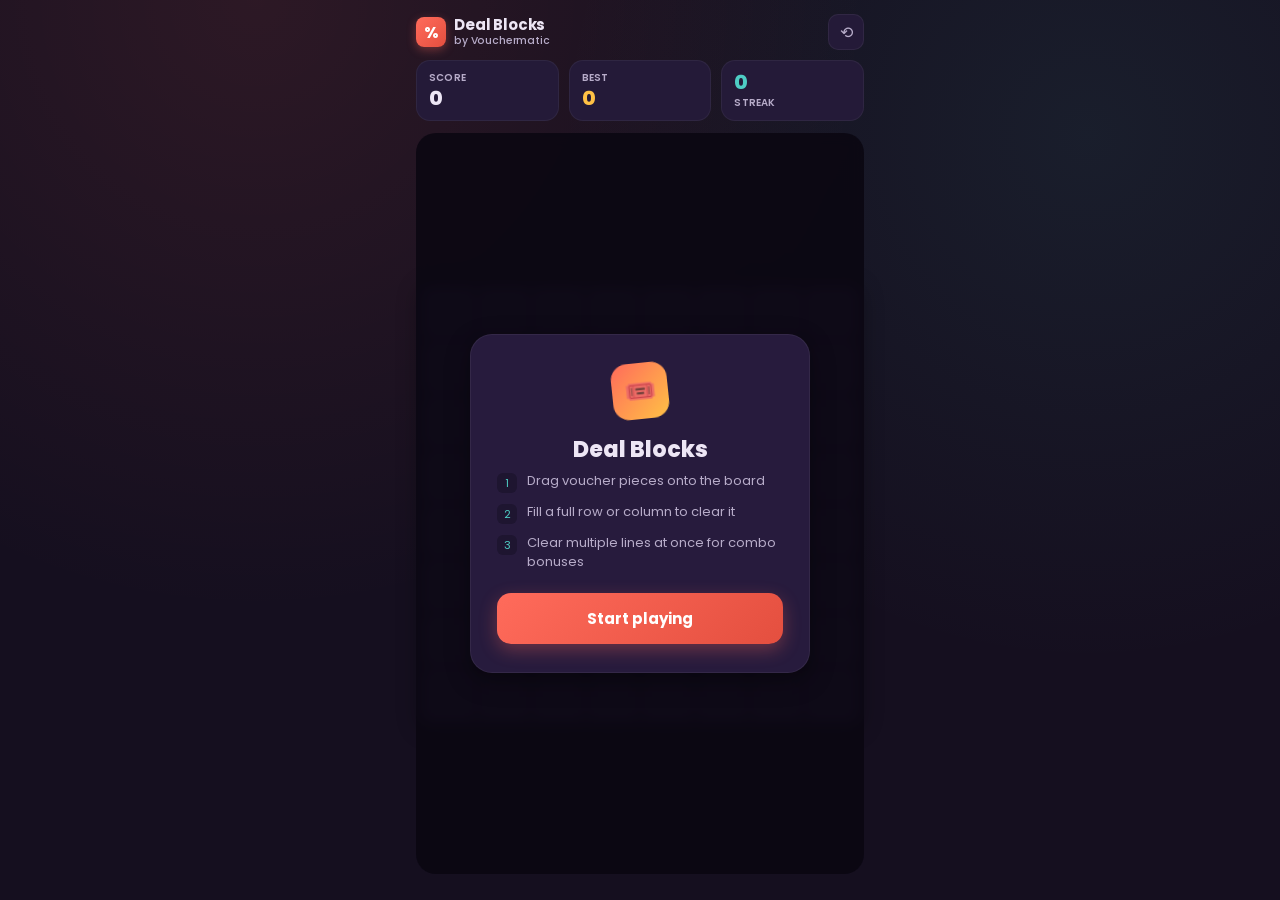
==== deal-blocks.html @ e8617ed3 "add: deal-blocks.html" ====
<!DOCTYPE html>
<html lang="en">
<head>
<meta charset="UTF-8">
<meta name="viewport" content="width=device-width, initial-scale=1.0, maximum-scale=1.0, user-scalable=no, viewport-fit=cover">
<title>Deal Blocks — Vouchermatic</title>
<link rel="preconnect" href="https://fonts.googleapis.com">
<link href="https://fonts.googleapis.com/css2?family=Poppins:wght@400;500;600;700;800;900&display=swap" rel="stylesheet">
<style>
  :root{
    --bg-0:#150F1F;
    --bg-1:#1E1530;
    --bg-2:#271B3D;
    --card:#241A38;
    --coral:#FF6B5B;
    --coral-dark:#E44F3F;
    --gold:#FFC145;
    --mint:#4ECDC4;
    --lav:#EDE6F5;
    --lav-dim:#B7ACC9;
    --grid-cell:#2E2247;
    --grid-cell-line:#3B2C5A;
    --danger:#FF5A7A;
    --shadow:0 8px 24px rgba(0,0,0,0.35);
  }
  *{box-sizing:border-box; -webkit-tap-highlight-color:transparent;}
  html,body{
    margin:0; padding:0; height:100%;
    background:
      radial-gradient(circle at 20% 0%, rgba(255,107,91,0.10), transparent 45%),
      radial-gradient(circle at 85% 15%, rgba(78,205,196,0.08), transparent 40%),
      var(--bg-0);
    color:var(--lav);
    font-family:'Poppins', sans-serif;
    overflow:hidden;
    overscroll-behavior:none;
    touch-action:none;
    user-select:none;
    -webkit-user-select:none;
  }
  #app{
    max-width:480px;
    margin:0 auto;
    height:100dvh;
    display:flex;
    flex-direction:column;
    padding:max(14px, env(safe-area-inset-top)) 16px max(14px, env(safe-area-inset-bottom));
    position:relative;
  }

  /* ---------- HEADER ---------- */
  .topbar{
    display:flex; align-items:center; justify-content:space-between;
    margin-bottom:10px;
  }
  .brand{
    display:flex; align-items:center; gap:8px;
  }
  .brand-mark{
    width:30px; height:30px; border-radius:8px;
    background:linear-gradient(135deg, var(--coral), var(--coral-dark));
    display:flex; align-items:center; justify-content:center;
    font-weight:800; font-size:15px; color:#fff;
    box-shadow:0 3px 10px rgba(255,107,91,0.35);
    flex-shrink:0;
  }
  .brand-text{
    font-weight:700; font-size:15px; letter-spacing:-0.01em; color:var(--lav);
    line-height:1.1;
  }
  .brand-text small{
    display:block; font-weight:500; font-size:10.5px; color:var(--lav-dim); margin-top:1px;
  }
  .icon-btn{
    width:36px; height:36px; border-radius:10px;
    background:var(--card); border:1px solid rgba(255,255,255,0.06);
    display:flex; align-items:center; justify-content:center;
    color:var(--lav-dim); cursor:pointer;
  }

  /* ---------- SCORE STRIP ---------- */
  .score-strip{
    display:flex; gap:10px; margin-bottom:12px;
  }
  .stat-card{
    flex:1;
    background:var(--card);
    border:1px solid rgba(255,255,255,0.05);
    border-radius:14px;
    padding:9px 12px;
    position:relative;
    overflow:hidden;
  }
  .stat-card .label{
    font-size:10px; color:var(--lav-dim); font-weight:600; letter-spacing:0.02em;
  }
  .stat-card .value{
    font-size:20px; font-weight:800; color:var(--lav); line-height:1.25; font-variant-numeric:tabular-nums;
  }
  .stat-card.best .value{ color:var(--gold); }
  .stat-card.streak{
    display:flex; flex-direction:column; justify-content:center;
  }
  .streak-row{ display:flex; align-items:baseline; gap:5px; }
  .streak-row .value{ color:var(--mint); }
  .combo-tag{
    font-size:10px; font-weight:700; color:var(--bg-0);
    background:var(--mint);
    padding:1px 6px; border-radius:20px;
    opacity:0; transform:translateY(2px);
    transition:opacity .18s ease, transform .18s ease;
  }
  .combo-tag.show{ opacity:1; transform:translateY(0); }

  /* ---------- BOARD ---------- */
  .board-wrap{
    flex:1;
    display:flex;
    align-items:center;
    justify-content:center;
    min-height:0;
    position:relative;
  }
  #board{
    display:grid;
    grid-template-columns:repeat(8, 1fr);
    grid-template-rows:repeat(8, 1fr);
    gap:4px;
    width:100%;
    aspect-ratio:1/1;
    max-height:100%;
    background:var(--bg-1);
    padding:8px;
    border-radius:16px;
    box-shadow:inset 0 2px 8px rgba(0,0,0,0.3), 0 4px 20px rgba(0,0,0,0.25);
  }
  .cell{
    background:var(--grid-cell);
    border-radius:6px;
    position:relative;
    transition:background .12s ease, box-shadow .12s ease;
  }
  .cell.filled{
    box-shadow:inset 0 -3px 0 rgba(0,0,0,0.18), inset 0 2px 0 rgba(255,255,255,0.15);
  }
  .cell.preview-ok{
    background:rgba(78,205,196,0.35) !important;
    box-shadow:inset 0 0 0 2px rgba(78,205,196,0.7) !important;
  }
  .cell.preview-bad{
    background:rgba(255,90,122,0.28) !important;
    box-shadow:inset 0 0 0 2px rgba(255,90,122,0.55) !important;
  }
  .cell.clearing{
    animation:cellClear .32s ease forwards;
  }
  @keyframes cellClear{
    0%{ transform:scale(1); filter:brightness(1); }
    40%{ transform:scale(1.12); filter:brightness(1.6); }
    100%{ transform:scale(0.2); filter:brightness(2); opacity:0; }
  }

  /* ---------- TRAY ---------- */
  .tray-wrap{
    margin-top:12px;
  }
  #tray{
    display:grid;
    grid-template-columns:repeat(3, 1fr);
    gap:8px;
  }
  .piece-slot{
    background:var(--card);
    border-radius:14px;
    min-height:78px;
    display:flex;
    align-items:center;
    justify-content:center;
    padding:6px;
    position:relative;
    border:1px solid rgba(255,255,255,0.05);
    transition:opacity .15s ease, transform .15s ease;
    touch-action:none;
  }
  .piece-slot.empty{
    opacity:0.25;
  }
  .piece-slot.dragging-source{
    opacity:0.3;
  }
  .piece-grid{
    display:grid;
    gap:3px;
    pointer-events:none;
  }
  .piece-cell{
    border-radius:4px;
    background:var(--coral);
    box-shadow:inset 0 -2px 0 rgba(0,0,0,0.2), inset 0 1px 0 rgba(255,255,255,0.25);
  }
  .piece-cell.empty{ background:transparent; box-shadow:none; }

  /* voucher notch decoration on piece + placed cells */
  .voucher-notch::before, .voucher-notch::after{
    content:'';
    position:absolute;
    width:5px; height:5px;
    border-radius:50%;
    background:var(--bg-1);
    top:50%; transform:translateY(-50%);
  }

  /* ---------- DRAG GHOST ---------- */
  #dragGhost{
    position:fixed;
    pointer-events:none;
    z-index:999;
    display:none;
    gap:3px;
    grid-template-columns:repeat(var(--gc,3), 1fr);
  }
  #dragGhost .g-cell{
    border-radius:5px;
    background:var(--coral);
    opacity:0.92;
    box-shadow:0 4px 10px rgba(0,0,0,0.4);
  }
  #dragGhost .g-cell.empty{ background:transparent; box-shadow:none; }

  /* ---------- FLOATING SCORE POPUP ---------- */
  .float-pop{
    position:absolute;
    font-weight:800;
    font-size:22px;
    color:var(--gold);
    text-shadow:0 2px 8px rgba(0,0,0,0.4);
    pointer-events:none;
    animation:floatUp .8s ease forwards;
    z-index:50;
    white-space:nowrap;
  }
  @keyframes floatUp{
    0%{ opacity:0; transform:translate(-50%,0) scale(0.7); }
    15%{ opacity:1; transform:translate(-50%,-8px) scale(1.05); }
    100%{ opacity:0; transform:translate(-50%,-46px) scale(1); }
  }

  /* ---------- OVERLAY: GAME OVER ---------- */
  .overlay{
    position:absolute; inset:0;
    background:rgba(11,7,18,0.88);
    backdrop-filter:blur(6px);
    display:flex; align-items:center; justify-content:center;
    z-index:200;
    opacity:0; pointer-events:none;
    transition:opacity .25s ease;
    border-radius:20px;
  }
  .overlay.show{ opacity:1; pointer-events:auto; }
  .overlay-card{
    background:var(--bg-2);
    border-radius:22px;
    padding:28px 26px;
    width:88%;
    max-width:340px;
    text-align:center;
    box-shadow:var(--shadow);
    border:1px solid rgba(255,255,255,0.06);
    transform:translateY(10px) scale(0.97);
    transition:transform .25s ease;
  }
  .overlay.show .overlay-card{ transform:translateY(0) scale(1); }
  .overlay-badge{
    width:56px; height:56px;
    margin:0 auto 14px;
    border-radius:16px;
    background:linear-gradient(135deg, var(--coral), var(--gold));
    display:flex; align-items:center; justify-content:center;
    font-size:26px;
    transform:rotate(-6deg);
  }
  .overlay-card h2{
    margin:0 0 6px; font-size:22px; font-weight:800; color:var(--lav);
  }
  .overlay-card p{
    margin:0 0 20px; font-size:13.5px; color:var(--lav-dim); line-height:1.5;
  }
  .overlay-score{
    display:flex; justify-content:center; gap:28px; margin-bottom:22px;
  }
  .overlay-score div{ text-align:center; }
  .overlay-score .n{ font-size:26px; font-weight:800; color:var(--gold); font-variant-numeric:tabular-nums; }
  .overlay-score .l{ font-size:10.5px; color:var(--lav-dim); font-weight:600; margin-top:2px; }
  .btn-primary{
    width:100%;
    background:linear-gradient(135deg, var(--coral), var(--coral-dark));
    color:#fff;
    border:none;
    border-radius:14px;
    padding:14px;
    font-family:inherit;
    font-size:15px;
    font-weight:700;
    cursor:pointer;
    box-shadow:0 6px 18px rgba(255,107,91,0.32);
  }
  .btn-primary:active{ transform:scale(0.98); }

  /* ---------- START OVERLAY ---------- */
  .rules-list{
    text-align:left;
    margin:0 0 22px;
    padding:0;
    list-style:none;
    display:flex;
    flex-direction:column;
    gap:10px;
  }
  .rules-list li{
    display:flex;
    gap:10px;
    align-items:flex-start;
    font-size:13px;
    color:var(--lav-dim);
    line-height:1.4;
  }
  .rules-list .dot{
    width:20px; height:20px; border-radius:6px;
    background:var(--bg-1);
    color:var(--mint);
    display:flex; align-items:center; justify-content:center;
    font-size:11px; flex-shrink:0; margin-top:1px;
  }

  @media (max-height:640px){
    .tray-wrap{ margin-top:8px; }
    .piece-slot{ min-height:64px; }
    .score-strip{ margin-bottom:8px; }
  }
</style>
</head>
<body>

<div id="app">

  <div class="topbar">
    <div class="brand">
      <div class="brand-mark">%</div>
      <div class="brand-text">Deal Blocks
        <small>by Vouchermatic</small>
      </div>
    </div>
    <div class="icon-btn" id="restartBtn" title="Restart">⟲</div>
  </div>

  <div class="score-strip">
    <div class="stat-card">
      <div class="label">SCORE</div>
      <div class="value" id="scoreVal">0</div>
    </div>
    <div class="stat-card best">
      <div class="label">BEST</div>
      <div class="value" id="bestVal">0</div>
    </div>
    <div class="stat-card streak">
      <div class="streak-row">
        <div class="value" id="streakVal">0</div>
        <span id="comboTag" class="combo-tag">COMBO</span>
      </div>
      <div class="label">STREAK</div>
    </div>
  </div>

  <div class="board-wrap">
    <div id="board"></div>
    <div class="overlay" id="gameOverOverlay">
      <div class="overlay-card">
        <div class="overlay-badge">🏷️</div>
        <h2>Deal's off!</h2>
        <p>No more room for your remaining vouchers. Here's how you did:</p>
        <div class="overlay-score">
          <div><div class="n" id="finalScore">0</div><div class="l">SCORE</div></div>
          <div><div class="n" id="finalBest">0</div><div class="l">BEST</div></div>
        </div>
        <button class="btn-primary" id="playAgainBtn">Play again</button>
      </div>
    </div>
    <div class="overlay show" id="startOverlay">
      <div class="overlay-card">
        <div class="overlay-badge">🎟️</div>
        <h2>Deal Blocks</h2>
        <ul class="rules-list">
          <li><span class="dot">1</span>Drag voucher pieces onto the board</li>
          <li><span class="dot">2</span>Fill a full row or column to clear it</li>
          <li><span class="dot">3</span>Clear multiple lines at once for combo bonuses</li>
        </ul>
        <button class="btn-primary" id="startBtn">Start playing</button>
      </div>
    </div>
  </div>

  <div class="tray-wrap">
    <div id="tray"></div>
  </div>

</div>

<div id="dragGhost"></div>

<script>
(function(){
  "use strict";

  // ---------------- CONFIG ----------------
  const GRID = 8;
  const STORAGE_KEY = "dealblocks_best_v1";

  // Piece shapes (voucher-themed set: mix of small, medium, line, and awkward shapes)
  const SHAPES = [
    [[1]],
    [[1,1]],
    [[1],[1]],
    [[1,1,1]],
    [[1],[1],[1]],
    [[1,1],[1,1]],
    [[1,1,1],[0,0,1]],
    [[1,1,1],[1,0,0]],
    [[0,0,1],[1,1,1]],
    [[1,0,0],[1,1,1]],
    [[1,1,1],[0,1,0]],
    [[0,1,0],[1,1,1]],
    [[1,0],[1,0],[1,1]],
    [[0,1],[0,1],[1,1]],
    [[1,1],[1,0],[1,0]],
    [[1,1],[0,1],[0,1]],
    [[1,1,1,1]],
    [[1],[1],[1],[1]],
    [[1,1],[1,1],[1,1]],
    [[1,1,1],[1,1,1]],
    [[1,0,1],[1,1,1]],
    [[1,1],[1,0]],
    [[1,1],[0,1]],
    [[1,0],[1,1]],
    [[0,1],[1,1]],
  ];

  // ---------------- STATE ----------------
  let board = []; // GRID x GRID of 0/1
  let score = 0;
  let best = parseInt(localStorage.getItem(STORAGE_KEY) || "0", 10) || 0;
  let streak = 0;
  let tray = [null, null, null];
  let gameOver = false;
  let boardCellEls = [];
  let cellSize = 0;
  let boardRect = null;

  // drag state
  let dragging = null; // { trayIndex, shape, offsetR, offsetC, pointerId }

  // ---------------- DOM ----------------
  const boardEl = document.getElementById("board");
  const trayEl = document.getElementById("tray");
  const scoreValEl = document.getElementById("scoreVal");
  const bestValEl = document.getElementById("bestVal");
  const streakValEl = document.getElementById("streakVal");
  const comboTagEl = document.getElementById("comboTag");
  const dragGhostEl = document.getElementById("dragGhost");
  const gameOverOverlay = document.getElementById("gameOverOverlay");
  const startOverlay = document.getElementById("startOverlay");
  const finalScoreEl = document.getElementById("finalScore");
  const finalBestEl = document.getElementById("finalBest");
  const boardWrap = document.querySelector(".board-wrap");

  bestValEl.textContent = best;

  // ---------------- INIT BOARD DOM ----------------
  function buildBoardDOM(){
    boardEl.innerHTML = "";
    boardCellEls = [];
    for(let r=0;r<GRID;r++){
      const row = [];
      for(let c=0;c<GRID;c++){
        const cell = document.createElement("div");
        cell.className = "cell";
        cell.dataset.r = r;
        cell.dataset.c = c;
        boardEl.appendChild(cell);
        row.push(cell);
      }
      boardCellEls.push(row);
    }
  }

  function resetBoardState(){
    board = Array.from({length:GRID}, () => Array(GRID).fill(0));
    score = 0;
    streak = 0;
    gameOver = false;
    updateScoreUI();
    buildBoardDOM();
    renderBoard();
  }

  // ---------------- RENDER ----------------
  function renderBoard(){
    for(let r=0;r<GRID;r++){
      for(let c=0;c<GRID;c++){
        const el = boardCellEls[r][c];
        if(board[r][c]){
          el.classList.add("filled");
          el.style.background = board[r][c] === 2 ? "var(--gold)" : "var(--coral)";
        } else {
          el.classList.remove("filled");
          el.style.background = "";
        }
      }
    }
  }

  function updateScoreUI(){
    scoreValEl.textContent = score;
    streakValEl.textContent = streak;
    if(score > best){
      best = score;
      localStorage.setItem(STORAGE_KEY, String(best));
    }
    bestValEl.textContent = best;
  }

  // ---------------- PIECE GENERATION ----------------
  function randomShape(){
    return SHAPES[Math.floor(Math.random()*SHAPES.length)];
  }

  function fillTray(){
    for(let i=0;i<3;i++){
      if(!tray[i]){
        tray[i] = { shape: randomShape(), id: Math.random().toString(36).slice(2) };
      }
    }
    renderTray();
    checkGameOver();
  }

  function renderTray(){
    trayEl.innerHTML = "";
    tray.forEach((piece, idx) => {
      const slot = document.createElement("div");
      slot.className = "piece-slot" + (piece ? "" : " empty");
      slot.dataset.idx = idx;
      if(piece){
        const rows = piece.shape.length;
        const cols = piece.shape[0].length;
        const grid = document.createElement("div");
        grid.className = "piece-grid";
        const size = Math.max(14, Math.min(20, 64/Math.max(rows,cols)));
        grid.style.gridTemplateColumns = `repeat(${cols}, ${size}px)`;
        grid.style.gridTemplateRows = `repeat(${rows}, ${size}px)`;
        piece.shape.forEach(row => {
          row.forEach(v => {
            const pc = document.createElement("div");
            pc.className = "piece-cell" + (v ? "" : " empty");
            grid.appendChild(pc);
          });
        });
        slot.appendChild(grid);
        slot.addEventListener("pointerdown", (e) => onPieceGrab(e, idx));
      }
      trayEl.appendChild(slot);
    });
  }

  // ---------------- PLACEMENT LOGIC ----------------
  function canPlace(shape, baseR, baseC){
    for(let r=0;r<shape.length;r++){
      for(let c=0;c<shape[0].length;c++){
        if(!shape[r][c]) continue;
        const rr = baseR + r, cc = baseC + c;
        if(rr<0||rr>=GRID||cc<0||cc>=GRID) return false;
        if(board[rr][cc]) return false;
      }
    }
    return true;
  }

  function anyPlacementExists(shape){
    for(let r=0;r<GRID;r++){
      for(let c=0;c<GRID;c++){
        if(canPlace(shape, r, c)) return true;
      }
    }
    return false;
  }

  function checkGameOver(){
    const alive = tray.some(p => p && anyPlacementExists(p.shape));
    if(!alive && tray.some(p => p)){
      triggerGameOver();
    }
  }

  function placePiece(shape, baseR, baseC){
    for(let r=0;r<shape.length;r++){
      for(let c=0;c<shape[0].length;c++){
        if(shape[r][c]) board[baseR+r][baseC+c] = 1;
      }
    }
  }

  function countCells(shape){
    return shape.flat().filter(Boolean).length;
  }

  function findFullLines(){
    const rows = [];
    const cols = [];
    for(let r=0;r<GRID;r++){
      if(board[r].every(v => v)) rows.push(r);
    }
    for(let c=0;c<GRID;c++){
      let full = true;
      for(let r=0;r<GRID;r++){ if(!board[r][c]){ full=false; break; } }
      if(full) cols.push(c);
    }
    return { rows, cols };
  }

  function clearLines(rows, cols, originX, originY){
    const cellsToAnimate = new Set();
    rows.forEach(r => { for(let c=0;c<GRID;c++) cellsToAnimate.add(r+","+c); });
    cols.forEach(c => { for(let r=0;r<GRID;r++) cellsToAnimate.add(r+","+c); });

    cellsToAnimate.forEach(key => {
      const [r,c] = key.split(",").map(Number);
      boardCellEls[r][c].classList.add("clearing");
    });

    const lineCount = rows.length + cols.length;
    let bonus = 0;
    if(lineCount > 0){
      streak++;
      const base = lineCount * GRID * 10;
      const comboMult = lineCount >= 2 ? (1 + (lineCount-1)*0.5) : 1;
      bonus = Math.round(base * comboMult);
      score += bonus;

      if(lineCount >= 2){
        comboTagEl.textContent = lineCount+"x COMBO";
        comboTagEl.classList.add("show");
        setTimeout(()=>comboTagEl.classList.remove("show"), 900);
      }
      showFloatingScore("+"+bonus, originX, originY, lineCount >= 2);
    } else {
      streak = 0;
    }

    setTimeout(() => {
      cellsToAnimate.forEach(key => {
        const [r,c] = key.split(",").map(Number);
        board[r][c] = 0;
        boardCellEls[r][c].classList.remove("clearing");
      });
      renderBoard();
      updateScoreUI();
    }, 320);

    updateScoreUI();
  }

  function showFloatingScore(text, x, y, big){
    const pop = document.createElement("div");
    pop.className = "float-pop";
    pop.textContent = text;
    pop.style.left = x+"px";
    pop.style.top = y+"px";
    if(big){ pop.style.fontSize = "30px"; pop.style.color = "var(--mint)"; }
    boardWrap.appendChild(pop);
    setTimeout(()=>pop.remove(), 820);
  }

  function triggerGameOver(){
    gameOver = true;
    finalScoreEl.textContent = score;
    finalBestEl.textContent = best;
    setTimeout(()=>gameOverOverlay.classList.add("show"), 250);
  }

  // ---------------- DRAG & DROP (pointer events, mouse+touch unified) ----------------
  function onPieceGrab(e, trayIdx){
    if(gameOver) return;
    e.preventDefault();
    const piece = tray[trayIdx];
    if(!piece) return;

    const shape = piece.shape;
    const rows = shape.length, cols = shape[0].length;

    dragging = {
      trayIdx, shape, pointerId: e.pointerId,
      rows, cols
    };

    // dim source slot
    const slotEl = trayEl.querySelector(`[data-idx="${trayIdx}"]`);
    if(slotEl) slotEl.classList.add("dragging-source");

    // build ghost
    const cellPx = getCellSize();
    dragGhostEl.style.setProperty("--gc", cols);
    dragGhostEl.style.gridTemplateColumns = `repeat(${cols}, ${cellPx}px)`;
    dragGhostEl.style.gridTemplateRows = `repeat(${rows}, ${cellPx}px)`;
    dragGhostEl.innerHTML = "";
    shape.forEach(row => {
      row.forEach(v => {
        const gc = document.createElement("div");
        gc.className = "g-cell" + (v?"":" empty");
        gc.style.width = cellPx+"px";
        gc.style.height = cellPx+"px";
        dragGhostEl.appendChild(gc);
      });
    });
    dragGhostEl.style.display = "grid";

    boardRect = boardEl.getBoundingClientRect();

    moveGhost(e.clientX, e.clientY);

    window.addEventListener("pointermove", onPointerMove);
    window.addEventListener("pointerup", onPointerUp);
    window.addEventListener("pointercancel", onPointerUp);
  }

  function getCellSize(){
    const r = boardEl.getBoundingClientRect();
    return (r.width - 8*2 - 4*(GRID-1)) / GRID;
  }

  function onPointerMove(e){
    if(!dragging) return;
    moveGhost(e.clientX, e.clientY);
    updatePreview(e.clientX, e.clientY);
  }

  const LIFT = 70; // px above finger so it's visible on mobile

  function moveGhost(clientX, clientY){
    const cellPx = getCellSize();
    const w = dragging.cols * cellPx + (dragging.cols-1)*3;
    const h = dragging.rows * cellPx + (dragging.rows-1)*3;
    dragGhostEl.style.left = (clientX - w/2) + "px";
    dragGhostEl.style.top = (clientY - h/2 - LIFT) + "px";
  }

  function getTargetCell(clientX, clientY){
    const cellPx = getCellSize();
    const gap = 4;
    const pad = 8;
    const originX = boardRect.left + pad;
    const originY = boardRect.top + pad;

    // anchor point = center of ghost, adjusted for lift
    const anchorX = clientX;
    const anchorY = clientY - LIFT;

    // top-left of the shape's bounding box in board space
    const w = dragging.cols * cellPx + (dragging.cols-1)*gap;
    const h = dragging.rows * cellPx + (dragging.rows-1)*gap;
    const boxLeft = anchorX - w/2;
    const boxTop = anchorY - h/2;

    const c = Math.round((boxLeft - originX) / (cellPx+gap));
    const r = Math.round((boxTop - originY) / (cellPx+gap));
    return { r, c };
  }

  function clearPreview(){
    for(let r=0;r<GRID;r++){
      for(let c=0;c<GRID;c++){
        boardCellEls[r][c].classList.remove("preview-ok","preview-bad");
      }
    }
  }

  let lastPreview = null;
  function updatePreview(clientX, clientY){
    clearPreview();
    const { r, c } = getTargetCell(clientX, clientY);
    const ok = canPlace(dragging.shape, r, c);
    lastPreview = { r, c, ok };

    for(let sr=0; sr<dragging.rows; sr++){
      for(let sc=0; sc<dragging.cols; sc++){
        if(!dragging.shape[sr][sc]) continue;
        const rr = r+sr, cc = c+sc;
        if(rr>=0 && rr<GRID && cc>=0 && cc<GRID){
          boardCellEls[rr][cc].classList.add(ok?"preview-ok":"preview-bad");
        }
      }
    }
  }

  function onPointerUp(e){
    if(!dragging) return;
    window.removeEventListener("pointermove", onPointerMove);
    window.removeEventListener("pointerup", onPointerUp);
    window.removeEventListener("pointercancel", onPointerUp);

    clearPreview();
    dragGhostEl.style.display = "none";

    const slotEl = trayEl.querySelector(`[data-idx="${dragging.trayIdx}"]`);
    if(slotEl) slotEl.classList.remove("dragging-source");

    if(lastPreview && lastPreview.ok){
      const { r, c } = lastPreview;
      const shape = dragging.shape;
      const cellsPlaced = countCells(shape);

      placePiece(shape, r, c);
      score += cellsPlaced;

      // compute origin for popup (center of placed piece, in page coords)
      const cellPx = getCellSize();
      const midR = r + shape.length/2;
      const midC = c + shape[0].length/2;
      const originX = boardRect.left + 8 + midC*(cellPx+4);
      const originY = boardRect.top + 8 + midR*(cellPx+4);

      renderBoard();
      updateScoreUI();

      tray[dragging.trayIdx] = null;
      renderTray();

      const { rows, cols } = findFullLines();
      clearLines(rows, cols, originX - boardWrap.getBoundingClientRect().left, originY - boardWrap.getBoundingClientRect().top);

      if(tray.every(p => !p)){
        fillTray();
      } else {
        checkGameOver();
      }
    }

    dragging = null;
    lastPreview = null;
  }

  // ---------------- CONTROLS ----------------
  document.getElementById("startBtn").addEventListener("click", () => {
    startOverlay.classList.remove("show");
    startGame();
  });
  document.getElementById("playAgainBtn").addEventListener("click", () => {
    gameOverOverlay.classList.remove("show");
    startGame();
  });
  document.getElementById("restartBtn").addEventListener("click", () => {
    if(confirm("Restart the current game?")) startGame();
  });

  function startGame(){
    resetBoardState();
    tray = [null,null,null];
    fillTray();
  }

  // prevent page scroll/bounce on mobile while dragging
  document.body.addEventListener("touchmove", (e) => {
    if(dragging) e.preventDefault();
  }, { passive:false });

  window.addEventListener("resize", () => { boardRect = boardEl.getBoundingClientRect(); });

  // initial build (idle state behind start overlay)
  buildBoardDOM();

})();
</script>
</body>
</html>
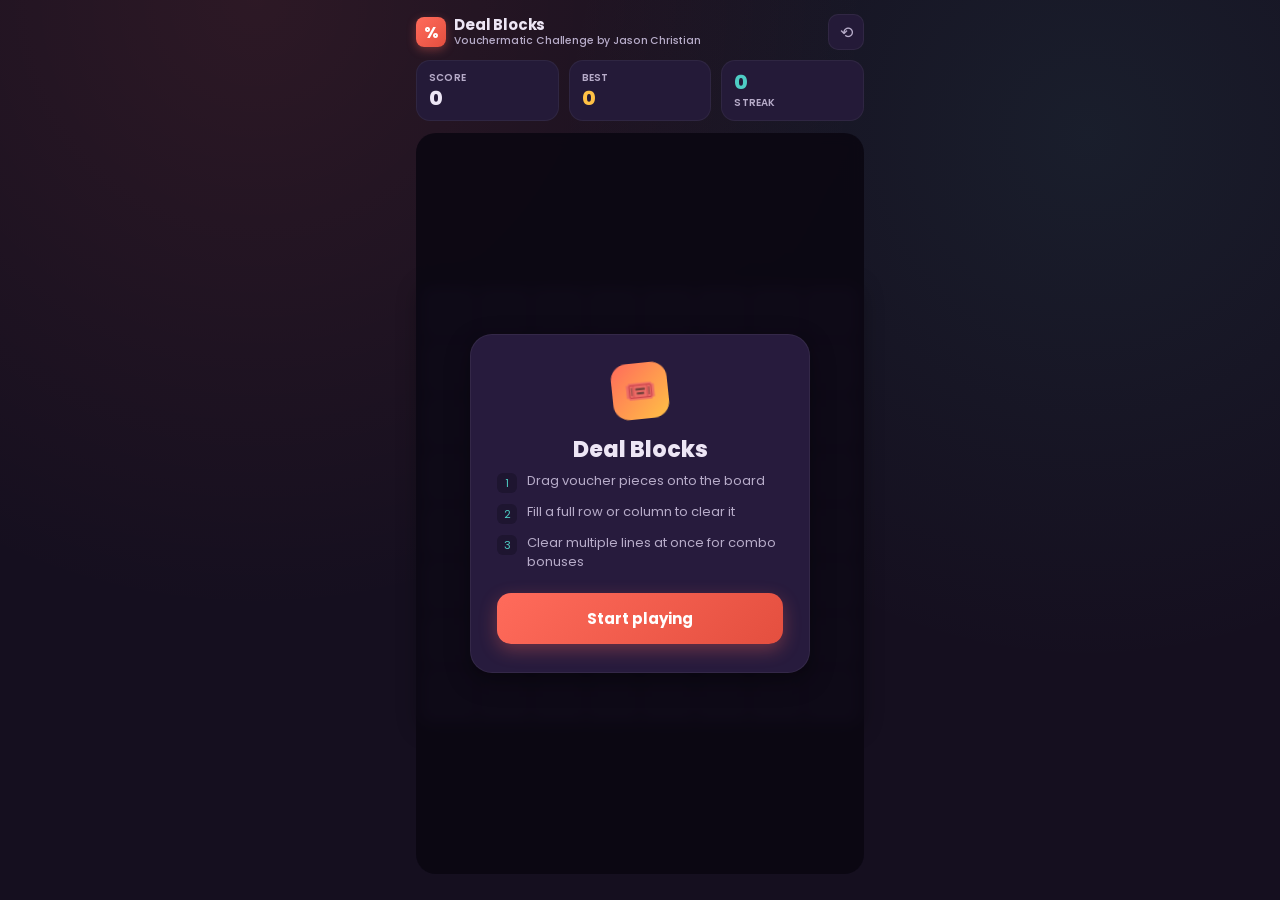
==== commit a20db29b: "update: title" ====
--- a/deal-blocks.html
+++ b/deal-blocks.html
@@ -3,7 +3,8 @@
 <head>
 <meta charset="UTF-8">
 <meta name="viewport" content="width=device-width, initial-scale=1.0, maximum-scale=1.0, user-scalable=no, viewport-fit=cover">
-<title>Deal Blocks — Vouchermatic</title>
+<title>Deal Blocks — Jason Christian</title>
+<link rel="icon" type="image/svg+xml" href="data:image/svg+xml,%3Csvg xmlns='http://www.w3.org/2000/svg' viewBox='0 0 64 64'%3E%3Cdefs%3E%3ClinearGradient id='g' x1='0' y1='0' x2='1' y2='1'%3E%3Cstop offset='0' stop-color='%23FF6B5B'/%3E%3Cstop offset='1' stop-color='%23E44F3F'/%3E%3C/linearGradient%3E%3C/defs%3E%3Crect width='64' height='64' rx='16' fill='url(%23g)'/%3E%3Ctext x='32' y='43' font-family='Arial, sans-serif' font-weight='800' font-size='34' fill='%23fff' text-anchor='middle'%3E%25%3C/text%3E%3C/svg%3E">
 <link rel="preconnect" href="https://fonts.googleapis.com">
 <link href="https://fonts.googleapis.com/css2?family=Poppins:wght@400;500;600;700;800;900&display=swap" rel="stylesheet">
 <style>
@@ -347,7 +348,7 @@
     <div class="brand">
       <div class="brand-mark">%</div>
       <div class="brand-text">Deal Blocks
-        <small>by Vouchermatic</small>
+        <small>Vouchermatic Challenge by Jason Christian</small>
       </div>
     </div>
     <div class="icon-btn" id="restartBtn" title="Restart">⟲</div>
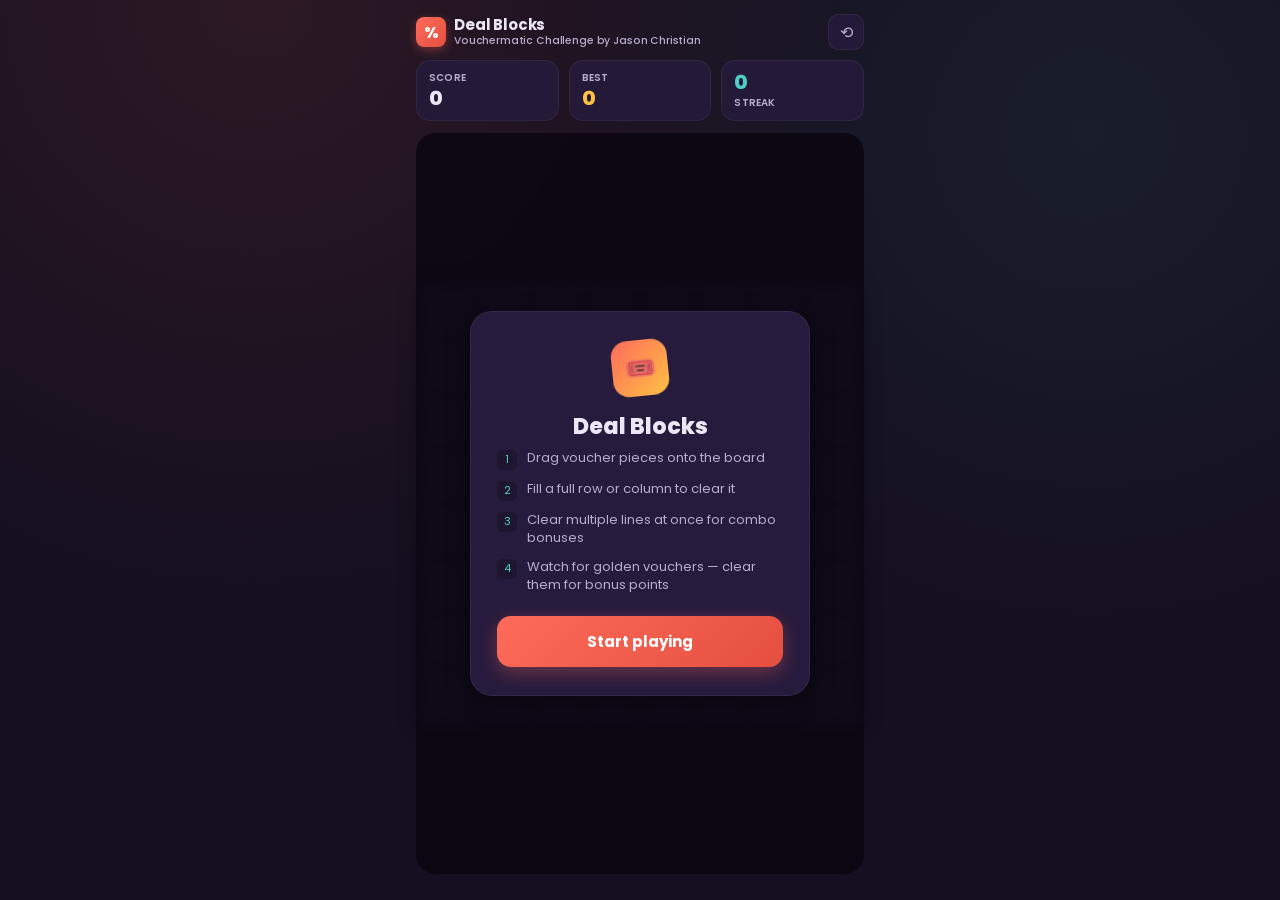
==== commit 9c205db4: "add: golden voucher pieces and fix multitouch drag hijack Rare tray pieces (12% chance) are now mark" ====
--- a/deal-blocks.html
+++ b/deal-blocks.html
@@ -7,338 +7,7 @@
 <link rel="icon" type="image/svg+xml" href="data:image/svg+xml,%3Csvg xmlns='http://www.w3.org/2000/svg' viewBox='0 0 64 64'%3E%3Cdefs%3E%3ClinearGradient id='g' x1='0' y1='0' x2='1' y2='1'%3E%3Cstop offset='0' stop-color='%23FF6B5B'/%3E%3Cstop offset='1' stop-color='%23E44F3F'/%3E%3C/linearGradient%3E%3C/defs%3E%3Crect width='64' height='64' rx='16' fill='url(%23g)'/%3E%3Ctext x='32' y='43' font-family='Arial, sans-serif' font-weight='800' font-size='34' fill='%23fff' text-anchor='middle'%3E%25%3C/text%3E%3C/svg%3E">
 <link rel="preconnect" href="https://fonts.googleapis.com">
 <link href="https://fonts.googleapis.com/css2?family=Poppins:wght@400;500;600;700;800;900&display=swap" rel="stylesheet">
-<style>
-  :root{
-    --bg-0:#150F1F;
-    --bg-1:#1E1530;
-    --bg-2:#271B3D;
-    --card:#241A38;
-    --coral:#FF6B5B;
-    --coral-dark:#E44F3F;
-    --gold:#FFC145;
-    --mint:#4ECDC4;
-    --lav:#EDE6F5;
-    --lav-dim:#B7ACC9;
-    --grid-cell:#2E2247;
-    --grid-cell-line:#3B2C5A;
-    --danger:#FF5A7A;
-    --shadow:0 8px 24px rgba(0,0,0,0.35);
-  }
-  *{box-sizing:border-box; -webkit-tap-highlight-color:transparent;}
-  html,body{
-    margin:0; padding:0; height:100%;
-    background:
-      radial-gradient(circle at 20% 0%, rgba(255,107,91,0.10), transparent 45%),
-      radial-gradient(circle at 85% 15%, rgba(78,205,196,0.08), transparent 40%),
-      var(--bg-0);
-    color:var(--lav);
-    font-family:'Poppins', sans-serif;
-    overflow:hidden;
-    overscroll-behavior:none;
-    touch-action:none;
-    user-select:none;
-    -webkit-user-select:none;
-  }
-  #app{
-    max-width:480px;
-    margin:0 auto;
-    height:100dvh;
-    display:flex;
-    flex-direction:column;
-    padding:max(14px, env(safe-area-inset-top)) 16px max(14px, env(safe-area-inset-bottom));
-    position:relative;
-  }
-
-  /* ---------- HEADER ---------- */
-  .topbar{
-    display:flex; align-items:center; justify-content:space-between;
-    margin-bottom:10px;
-  }
-  .brand{
-    display:flex; align-items:center; gap:8px;
-  }
-  .brand-mark{
-    width:30px; height:30px; border-radius:8px;
-    background:linear-gradient(135deg, var(--coral), var(--coral-dark));
-    display:flex; align-items:center; justify-content:center;
-    font-weight:800; font-size:15px; color:#fff;
-    box-shadow:0 3px 10px rgba(255,107,91,0.35);
-    flex-shrink:0;
-  }
-  .brand-text{
-    font-weight:700; font-size:15px; letter-spacing:-0.01em; color:var(--lav);
-    line-height:1.1;
-  }
-  .brand-text small{
-    display:block; font-weight:500; font-size:10.5px; color:var(--lav-dim); margin-top:1px;
-  }
-  .icon-btn{
-    width:36px; height:36px; border-radius:10px;
-    background:var(--card); border:1px solid rgba(255,255,255,0.06);
-    display:flex; align-items:center; justify-content:center;
-    color:var(--lav-dim); cursor:pointer;
-  }
-
-  /* ---------- SCORE STRIP ---------- */
-  .score-strip{
-    display:flex; gap:10px; margin-bottom:12px;
-  }
-  .stat-card{
-    flex:1;
-    background:var(--card);
-    border:1px solid rgba(255,255,255,0.05);
-    border-radius:14px;
-    padding:9px 12px;
-    position:relative;
-    overflow:hidden;
-  }
-  .stat-card .label{
-    font-size:10px; color:var(--lav-dim); font-weight:600; letter-spacing:0.02em;
-  }
-  .stat-card .value{
-    font-size:20px; font-weight:800; color:var(--lav); line-height:1.25; font-variant-numeric:tabular-nums;
-  }
-  .stat-card.best .value{ color:var(--gold); }
-  .stat-card.streak{
-    display:flex; flex-direction:column; justify-content:center;
-  }
-  .streak-row{ display:flex; align-items:baseline; gap:5px; }
-  .streak-row .value{ color:var(--mint); }
-  .combo-tag{
-    font-size:10px; font-weight:700; color:var(--bg-0);
-    background:var(--mint);
-    padding:1px 6px; border-radius:20px;
-    opacity:0; transform:translateY(2px);
-    transition:opacity .18s ease, transform .18s ease;
-  }
-  .combo-tag.show{ opacity:1; transform:translateY(0); }
-
-  /* ---------- BOARD ---------- */
-  .board-wrap{
-    flex:1;
-    display:flex;
-    align-items:center;
-    justify-content:center;
-    min-height:0;
-    position:relative;
-  }
-  #board{
-    display:grid;
-    grid-template-columns:repeat(8, 1fr);
-    grid-template-rows:repeat(8, 1fr);
-    gap:4px;
-    width:100%;
-    aspect-ratio:1/1;
-    max-height:100%;
-    background:var(--bg-1);
-    padding:8px;
-    border-radius:16px;
-    box-shadow:inset 0 2px 8px rgba(0,0,0,0.3), 0 4px 20px rgba(0,0,0,0.25);
-  }
-  .cell{
-    background:var(--grid-cell);
-    border-radius:6px;
-    position:relative;
-    transition:background .12s ease, box-shadow .12s ease;
-  }
-  .cell.filled{
-    box-shadow:inset 0 -3px 0 rgba(0,0,0,0.18), inset 0 2px 0 rgba(255,255,255,0.15);
-  }
-  .cell.preview-ok{
-    background:rgba(78,205,196,0.35) !important;
-    box-shadow:inset 0 0 0 2px rgba(78,205,196,0.7) !important;
-  }
-  .cell.preview-bad{
-    background:rgba(255,90,122,0.28) !important;
-    box-shadow:inset 0 0 0 2px rgba(255,90,122,0.55) !important;
-  }
-  .cell.clearing{
-    animation:cellClear .32s ease forwards;
-  }
-  @keyframes cellClear{
-    0%{ transform:scale(1); filter:brightness(1); }
-    40%{ transform:scale(1.12); filter:brightness(1.6); }
-    100%{ transform:scale(0.2); filter:brightness(2); opacity:0; }
-  }
-
-  /* ---------- TRAY ---------- */
-  .tray-wrap{
-    margin-top:12px;
-  }
-  #tray{
-    display:grid;
-    grid-template-columns:repeat(3, 1fr);
-    gap:8px;
-  }
-  .piece-slot{
-    background:var(--card);
-    border-radius:14px;
-    min-height:78px;
-    display:flex;
-    align-items:center;
-    justify-content:center;
-    padding:6px;
-    position:relative;
-    border:1px solid rgba(255,255,255,0.05);
-    transition:opacity .15s ease, transform .15s ease;
-    touch-action:none;
-  }
-  .piece-slot.empty{
-    opacity:0.25;
-  }
-  .piece-slot.dragging-source{
-    opacity:0.3;
-  }
-  .piece-grid{
-    display:grid;
-    gap:3px;
-    pointer-events:none;
-  }
-  .piece-cell{
-    border-radius:4px;
-    background:var(--coral);
-    box-shadow:inset 0 -2px 0 rgba(0,0,0,0.2), inset 0 1px 0 rgba(255,255,255,0.25);
-  }
-  .piece-cell.empty{ background:transparent; box-shadow:none; }
-
-  /* voucher notch decoration on piece + placed cells */
-  .voucher-notch::before, .voucher-notch::after{
-    content:'';
-    position:absolute;
-    width:5px; height:5px;
-    border-radius:50%;
-    background:var(--bg-1);
-    top:50%; transform:translateY(-50%);
-  }
-
-  /* ---------- DRAG GHOST ---------- */
-  #dragGhost{
-    position:fixed;
-    pointer-events:none;
-    z-index:999;
-    display:none;
-    gap:3px;
-    grid-template-columns:repeat(var(--gc,3), 1fr);
-  }
-  #dragGhost .g-cell{
-    border-radius:5px;
-    background:var(--coral);
-    opacity:0.92;
-    box-shadow:0 4px 10px rgba(0,0,0,0.4);
-  }
-  #dragGhost .g-cell.empty{ background:transparent; box-shadow:none; }
-
-  /* ---------- FLOATING SCORE POPUP ---------- */
-  .float-pop{
-    position:absolute;
-    font-weight:800;
-    font-size:22px;
-    color:var(--gold);
-    text-shadow:0 2px 8px rgba(0,0,0,0.4);
-    pointer-events:none;
-    animation:floatUp .8s ease forwards;
-    z-index:50;
-    white-space:nowrap;
-  }
-  @keyframes floatUp{
-    0%{ opacity:0; transform:translate(-50%,0) scale(0.7); }
-    15%{ opacity:1; transform:translate(-50%,-8px) scale(1.05); }
-    100%{ opacity:0; transform:translate(-50%,-46px) scale(1); }
-  }
-
-  /* ---------- OVERLAY: GAME OVER ---------- */
-  .overlay{
-    position:absolute; inset:0;
-    background:rgba(11,7,18,0.88);
-    backdrop-filter:blur(6px);
-    display:flex; align-items:center; justify-content:center;
-    z-index:200;
-    opacity:0; pointer-events:none;
-    transition:opacity .25s ease;
-    border-radius:20px;
-  }
-  .overlay.show{ opacity:1; pointer-events:auto; }
-  .overlay-card{
-    background:var(--bg-2);
-    border-radius:22px;
-    padding:28px 26px;
-    width:88%;
-    max-width:340px;
-    text-align:center;
-    box-shadow:var(--shadow);
-    border:1px solid rgba(255,255,255,0.06);
-    transform:translateY(10px) scale(0.97);
-    transition:transform .25s ease;
-  }
-  .overlay.show .overlay-card{ transform:translateY(0) scale(1); }
-  .overlay-badge{
-    width:56px; height:56px;
-    margin:0 auto 14px;
-    border-radius:16px;
-    background:linear-gradient(135deg, var(--coral), var(--gold));
-    display:flex; align-items:center; justify-content:center;
-    font-size:26px;
-    transform:rotate(-6deg);
-  }
-  .overlay-card h2{
-    margin:0 0 6px; font-size:22px; font-weight:800; color:var(--lav);
-  }
-  .overlay-card p{
-    margin:0 0 20px; font-size:13.5px; color:var(--lav-dim); line-height:1.5;
-  }
-  .overlay-score{
-    display:flex; justify-content:center; gap:28px; margin-bottom:22px;
-  }
-  .overlay-score div{ text-align:center; }
-  .overlay-score .n{ font-size:26px; font-weight:800; color:var(--gold); font-variant-numeric:tabular-nums; }
-  .overlay-score .l{ font-size:10.5px; color:var(--lav-dim); font-weight:600; margin-top:2px; }
-  .btn-primary{
-    width:100%;
-    background:linear-gradient(135deg, var(--coral), var(--coral-dark));
-    color:#fff;
-    border:none;
-    border-radius:14px;
-    padding:14px;
-    font-family:inherit;
-    font-size:15px;
-    font-weight:700;
-    cursor:pointer;
-    box-shadow:0 6px 18px rgba(255,107,91,0.32);
-  }
-  .btn-primary:active{ transform:scale(0.98); }
-
-  /* ---------- START OVERLAY ---------- */
-  .rules-list{
-    text-align:left;
-    margin:0 0 22px;
-    padding:0;
-    list-style:none;
-    display:flex;
-    flex-direction:column;
-    gap:10px;
-  }
-  .rules-list li{
-    display:flex;
-    gap:10px;
-    align-items:flex-start;
-    font-size:13px;
-    color:var(--lav-dim);
-    line-height:1.4;
-  }
-  .rules-list .dot{
-    width:20px; height:20px; border-radius:6px;
-    background:var(--bg-1);
-    color:var(--mint);
-    display:flex; align-items:center; justify-content:center;
-    font-size:11px; flex-shrink:0; margin-top:1px;
-  }
-
-  @media (max-height:640px){
-    .tray-wrap{ margin-top:8px; }
-    .piece-slot{ min-height:64px; }
-    .score-strip{ margin-bottom:8px; }
-  }
-</style>
+<link rel="stylesheet" href="deal-blocks.css">
 </head>
 <body>
 
@@ -383,7 +52,7 @@
           <div><div class="n" id="finalScore">0</div><div class="l">SCORE</div></div>
           <div><div class="n" id="finalBest">0</div><div class="l">BEST</div></div>
         </div>
-        <button class="btn-primary" id="playAgainBtn">Play again</button>
+        <button type="button" class="btn-primary" id="playAgainBtn">Play again</button>
       </div>
     </div>
     <div class="overlay show" id="startOverlay">
@@ -394,8 +63,9 @@
           <li><span class="dot">1</span>Drag voucher pieces onto the board</li>
           <li><span class="dot">2</span>Fill a full row or column to clear it</li>
           <li><span class="dot">3</span>Clear multiple lines at once for combo bonuses</li>
+          <li><span class="dot">4</span>Watch for golden vouchers — clear them for bonus points</li>
         </ul>
-        <button class="btn-primary" id="startBtn">Start playing</button>
+        <button type="button" class="btn-primary" id="startBtn">Start playing</button>
       </div>
     </div>
   </div>
@@ -408,476 +78,6 @@
 
 <div id="dragGhost"></div>
 
-<script>
-(function(){
-  "use strict";
-
-  // ---------------- CONFIG ----------------
-  const GRID = 8;
-  const STORAGE_KEY = "dealblocks_best_v1";
-
-  // Piece shapes (voucher-themed set: mix of small, medium, line, and awkward shapes)
-  const SHAPES = [
-    [[1]],
-    [[1,1]],
-    [[1],[1]],
-    [[1,1,1]],
-    [[1],[1],[1]],
-    [[1,1],[1,1]],
-    [[1,1,1],[0,0,1]],
-    [[1,1,1],[1,0,0]],
-    [[0,0,1],[1,1,1]],
-    [[1,0,0],[1,1,1]],
-    [[1,1,1],[0,1,0]],
-    [[0,1,0],[1,1,1]],
-    [[1,0],[1,0],[1,1]],
-    [[0,1],[0,1],[1,1]],
-    [[1,1],[1,0],[1,0]],
-    [[1,1],[0,1],[0,1]],
-    [[1,1,1,1]],
-    [[1],[1],[1],[1]],
-    [[1,1],[1,1],[1,1]],
-    [[1,1,1],[1,1,1]],
-    [[1,0,1],[1,1,1]],
-    [[1,1],[1,0]],
-    [[1,1],[0,1]],
-    [[1,0],[1,1]],
-    [[0,1],[1,1]],
-  ];
-
-  // ---------------- STATE ----------------
-  let board = []; // GRID x GRID of 0/1
-  let score = 0;
-  let best = parseInt(localStorage.getItem(STORAGE_KEY) || "0", 10) || 0;
-  let streak = 0;
-  let tray = [null, null, null];
-  let gameOver = false;
-  let boardCellEls = [];
-  let cellSize = 0;
-  let boardRect = null;
-
-  // drag state
-  let dragging = null; // { trayIndex, shape, offsetR, offsetC, pointerId }
-
-  // ---------------- DOM ----------------
-  const boardEl = document.getElementById("board");
-  const trayEl = document.getElementById("tray");
-  const scoreValEl = document.getElementById("scoreVal");
-  const bestValEl = document.getElementById("bestVal");
-  const streakValEl = document.getElementById("streakVal");
-  const comboTagEl = document.getElementById("comboTag");
-  const dragGhostEl = document.getElementById("dragGhost");
-  const gameOverOverlay = document.getElementById("gameOverOverlay");
-  const startOverlay = document.getElementById("startOverlay");
-  const finalScoreEl = document.getElementById("finalScore");
-  const finalBestEl = document.getElementById("finalBest");
-  const boardWrap = document.querySelector(".board-wrap");
-
-  bestValEl.textContent = best;
-
-  // ---------------- INIT BOARD DOM ----------------
-  function buildBoardDOM(){
-    boardEl.innerHTML = "";
-    boardCellEls = [];
-    for(let r=0;r<GRID;r++){
-      const row = [];
-      for(let c=0;c<GRID;c++){
-        const cell = document.createElement("div");
-        cell.className = "cell";
-        cell.dataset.r = r;
-        cell.dataset.c = c;
-        boardEl.appendChild(cell);
-        row.push(cell);
-      }
-      boardCellEls.push(row);
-    }
-  }
-
-  function resetBoardState(){
-    board = Array.from({length:GRID}, () => Array(GRID).fill(0));
-    score = 0;
-    streak = 0;
-    gameOver = false;
-    updateScoreUI();
-    buildBoardDOM();
-    renderBoard();
-  }
-
-  // ---------------- RENDER ----------------
-  function renderBoard(){
-    for(let r=0;r<GRID;r++){
-      for(let c=0;c<GRID;c++){
-        const el = boardCellEls[r][c];
-        if(board[r][c]){
-          el.classList.add("filled");
-          el.style.background = board[r][c] === 2 ? "var(--gold)" : "var(--coral)";
-        } else {
-          el.classList.remove("filled");
-          el.style.background = "";
-        }
-      }
-    }
-  }
-
-  function updateScoreUI(){
-    scoreValEl.textContent = score;
-    streakValEl.textContent = streak;
-    if(score > best){
-      best = score;
-      localStorage.setItem(STORAGE_KEY, String(best));
-    }
-    bestValEl.textContent = best;
-  }
-
-  // ---------------- PIECE GENERATION ----------------
-  function randomShape(){
-    return SHAPES[Math.floor(Math.random()*SHAPES.length)];
-  }
-
-  function fillTray(){
-    for(let i=0;i<3;i++){
-      if(!tray[i]){
-        tray[i] = { shape: randomShape(), id: Math.random().toString(36).slice(2) };
-      }
-    }
-    renderTray();
-    checkGameOver();
-  }
-
-  function renderTray(){
-    trayEl.innerHTML = "";
-    tray.forEach((piece, idx) => {
-      const slot = document.createElement("div");
-      slot.className = "piece-slot" + (piece ? "" : " empty");
-      slot.dataset.idx = idx;
-      if(piece){
-        const rows = piece.shape.length;
-        const cols = piece.shape[0].length;
-        const grid = document.createElement("div");
-        grid.className = "piece-grid";
-        const size = Math.max(14, Math.min(20, 64/Math.max(rows,cols)));
-        grid.style.gridTemplateColumns = `repeat(${cols}, ${size}px)`;
-        grid.style.gridTemplateRows = `repeat(${rows}, ${size}px)`;
-        piece.shape.forEach(row => {
-          row.forEach(v => {
-            const pc = document.createElement("div");
-            pc.className = "piece-cell" + (v ? "" : " empty");
-            grid.appendChild(pc);
-          });
-        });
-        slot.appendChild(grid);
-        slot.addEventListener("pointerdown", (e) => onPieceGrab(e, idx));
-      }
-      trayEl.appendChild(slot);
-    });
-  }
-
-  // ---------------- PLACEMENT LOGIC ----------------
-  function canPlace(shape, baseR, baseC){
-    for(let r=0;r<shape.length;r++){
-      for(let c=0;c<shape[0].length;c++){
-        if(!shape[r][c]) continue;
-        const rr = baseR + r, cc = baseC + c;
-        if(rr<0||rr>=GRID||cc<0||cc>=GRID) return false;
-        if(board[rr][cc]) return false;
-      }
-    }
-    return true;
-  }
-
-  function anyPlacementExists(shape){
-    for(let r=0;r<GRID;r++){
-      for(let c=0;c<GRID;c++){
-        if(canPlace(shape, r, c)) return true;
-      }
-    }
-    return false;
-  }
-
-  function checkGameOver(){
-    const alive = tray.some(p => p && anyPlacementExists(p.shape));
-    if(!alive && tray.some(p => p)){
-      triggerGameOver();
-    }
-  }
-
-  function placePiece(shape, baseR, baseC){
-    for(let r=0;r<shape.length;r++){
-      for(let c=0;c<shape[0].length;c++){
-        if(shape[r][c]) board[baseR+r][baseC+c] = 1;
-      }
-    }
-  }
-
-  function countCells(shape){
-    return shape.flat().filter(Boolean).length;
-  }
-
-  function findFullLines(){
-    const rows = [];
-    const cols = [];
-    for(let r=0;r<GRID;r++){
-      if(board[r].every(v => v)) rows.push(r);
-    }
-    for(let c=0;c<GRID;c++){
-      let full = true;
-      for(let r=0;r<GRID;r++){ if(!board[r][c]){ full=false; break; } }
-      if(full) cols.push(c);
-    }
-    return { rows, cols };
-  }
-
-  function clearLines(rows, cols, originX, originY){
-    const cellsToAnimate = new Set();
-    rows.forEach(r => { for(let c=0;c<GRID;c++) cellsToAnimate.add(r+","+c); });
-    cols.forEach(c => { for(let r=0;r<GRID;r++) cellsToAnimate.add(r+","+c); });
-
-    cellsToAnimate.forEach(key => {
-      const [r,c] = key.split(",").map(Number);
-      boardCellEls[r][c].classList.add("clearing");
-    });
-
-    const lineCount = rows.length + cols.length;
-    let bonus = 0;
-    if(lineCount > 0){
-      streak++;
-      const base = lineCount * GRID * 10;
-      const comboMult = lineCount >= 2 ? (1 + (lineCount-1)*0.5) : 1;
-      bonus = Math.round(base * comboMult);
-      score += bonus;
-
-      if(lineCount >= 2){
-        comboTagEl.textContent = lineCount+"x COMBO";
-        comboTagEl.classList.add("show");
-        setTimeout(()=>comboTagEl.classList.remove("show"), 900);
-      }
-      showFloatingScore("+"+bonus, originX, originY, lineCount >= 2);
-    } else {
-      streak = 0;
-    }
-
-    setTimeout(() => {
-      cellsToAnimate.forEach(key => {
-        const [r,c] = key.split(",").map(Number);
-        board[r][c] = 0;
-        boardCellEls[r][c].classList.remove("clearing");
-      });
-      renderBoard();
-      updateScoreUI();
-    }, 320);
-
-    updateScoreUI();
-  }
-
-  function showFloatingScore(text, x, y, big){
-    const pop = document.createElement("div");
-    pop.className = "float-pop";
-    pop.textContent = text;
-    pop.style.left = x+"px";
-    pop.style.top = y+"px";
-    if(big){ pop.style.fontSize = "30px"; pop.style.color = "var(--mint)"; }
-    boardWrap.appendChild(pop);
-    setTimeout(()=>pop.remove(), 820);
-  }
-
-  function triggerGameOver(){
-    gameOver = true;
-    finalScoreEl.textContent = score;
-    finalBestEl.textContent = best;
-    setTimeout(()=>gameOverOverlay.classList.add("show"), 250);
-  }
-
-  // ---------------- DRAG & DROP (pointer events, mouse+touch unified) ----------------
-  function onPieceGrab(e, trayIdx){
-    if(gameOver) return;
-    e.preventDefault();
-    const piece = tray[trayIdx];
-    if(!piece) return;
-
-    const shape = piece.shape;
-    const rows = shape.length, cols = shape[0].length;
-
-    dragging = {
-      trayIdx, shape, pointerId: e.pointerId,
-      rows, cols
-    };
-
-    // dim source slot
-    const slotEl = trayEl.querySelector(`[data-idx="${trayIdx}"]`);
-    if(slotEl) slotEl.classList.add("dragging-source");
-
-    // build ghost
-    const cellPx = getCellSize();
-    dragGhostEl.style.setProperty("--gc", cols);
-    dragGhostEl.style.gridTemplateColumns = `repeat(${cols}, ${cellPx}px)`;
-    dragGhostEl.style.gridTemplateRows = `repeat(${rows}, ${cellPx}px)`;
-    dragGhostEl.innerHTML = "";
-    shape.forEach(row => {
-      row.forEach(v => {
-        const gc = document.createElement("div");
-        gc.className = "g-cell" + (v?"":" empty");
-        gc.style.width = cellPx+"px";
-        gc.style.height = cellPx+"px";
-        dragGhostEl.appendChild(gc);
-      });
-    });
-    dragGhostEl.style.display = "grid";
-
-    boardRect = boardEl.getBoundingClientRect();
-
-    moveGhost(e.clientX, e.clientY);
-
-    window.addEventListener("pointermove", onPointerMove);
-    window.addEventListener("pointerup", onPointerUp);
-    window.addEventListener("pointercancel", onPointerUp);
-  }
-
-  function getCellSize(){
-    const r = boardEl.getBoundingClientRect();
-    return (r.width - 8*2 - 4*(GRID-1)) / GRID;
-  }
-
-  function onPointerMove(e){
-    if(!dragging) return;
-    moveGhost(e.clientX, e.clientY);
-    updatePreview(e.clientX, e.clientY);
-  }
-
-  const LIFT = 70; // px above finger so it's visible on mobile
-
-  function moveGhost(clientX, clientY){
-    const cellPx = getCellSize();
-    const w = dragging.cols * cellPx + (dragging.cols-1)*3;
-    const h = dragging.rows * cellPx + (dragging.rows-1)*3;
-    dragGhostEl.style.left = (clientX - w/2) + "px";
-    dragGhostEl.style.top = (clientY - h/2 - LIFT) + "px";
-  }
-
-  function getTargetCell(clientX, clientY){
-    const cellPx = getCellSize();
-    const gap = 4;
-    const pad = 8;
-    const originX = boardRect.left + pad;
-    const originY = boardRect.top + pad;
-
-    // anchor point = center of ghost, adjusted for lift
-    const anchorX = clientX;
-    const anchorY = clientY - LIFT;
-
-    // top-left of the shape's bounding box in board space
-    const w = dragging.cols * cellPx + (dragging.cols-1)*gap;
-    const h = dragging.rows * cellPx + (dragging.rows-1)*gap;
-    const boxLeft = anchorX - w/2;
-    const boxTop = anchorY - h/2;
-
-    const c = Math.round((boxLeft - originX) / (cellPx+gap));
-    const r = Math.round((boxTop - originY) / (cellPx+gap));
-    return { r, c };
-  }
-
-  function clearPreview(){
-    for(let r=0;r<GRID;r++){
-      for(let c=0;c<GRID;c++){
-        boardCellEls[r][c].classList.remove("preview-ok","preview-bad");
-      }
-    }
-  }
-
-  let lastPreview = null;
-  function updatePreview(clientX, clientY){
-    clearPreview();
-    const { r, c } = getTargetCell(clientX, clientY);
-    const ok = canPlace(dragging.shape, r, c);
-    lastPreview = { r, c, ok };
-
-    for(let sr=0; sr<dragging.rows; sr++){
-      for(let sc=0; sc<dragging.cols; sc++){
-        if(!dragging.shape[sr][sc]) continue;
-        const rr = r+sr, cc = c+sc;
-        if(rr>=0 && rr<GRID && cc>=0 && cc<GRID){
-          boardCellEls[rr][cc].classList.add(ok?"preview-ok":"preview-bad");
-        }
-      }
-    }
-  }
-
-  function onPointerUp(e){
-    if(!dragging) return;
-    window.removeEventListener("pointermove", onPointerMove);
-    window.removeEventListener("pointerup", onPointerUp);
-    window.removeEventListener("pointercancel", onPointerUp);
-
-    clearPreview();
-    dragGhostEl.style.display = "none";
-
-    const slotEl = trayEl.querySelector(`[data-idx="${dragging.trayIdx}"]`);
-    if(slotEl) slotEl.classList.remove("dragging-source");
-
-    if(lastPreview && lastPreview.ok){
-      const { r, c } = lastPreview;
-      const shape = dragging.shape;
-      const cellsPlaced = countCells(shape);
-
-      placePiece(shape, r, c);
-      score += cellsPlaced;
-
-      // compute origin for popup (center of placed piece, in page coords)
-      const cellPx = getCellSize();
-      const midR = r + shape.length/2;
-      const midC = c + shape[0].length/2;
-      const originX = boardRect.left + 8 + midC*(cellPx+4);
-      const originY = boardRect.top + 8 + midR*(cellPx+4);
-
-      renderBoard();
-      updateScoreUI();
-
-      tray[dragging.trayIdx] = null;
-      renderTray();
-
-      const { rows, cols } = findFullLines();
-      clearLines(rows, cols, originX - boardWrap.getBoundingClientRect().left, originY - boardWrap.getBoundingClientRect().top);
-
-      if(tray.every(p => !p)){
-        fillTray();
-      } else {
-        checkGameOver();
-      }
-    }
-
-    dragging = null;
-    lastPreview = null;
-  }
-
-  // ---------------- CONTROLS ----------------
-  document.getElementById("startBtn").addEventListener("click", () => {
-    startOverlay.classList.remove("show");
-    startGame();
-  });
-  document.getElementById("playAgainBtn").addEventListener("click", () => {
-    gameOverOverlay.classList.remove("show");
-    startGame();
-  });
-  document.getElementById("restartBtn").addEventListener("click", () => {
-    if(confirm("Restart the current game?")) startGame();
-  });
-
-  function startGame(){
-    resetBoardState();
-    tray = [null,null,null];
-    fillTray();
-  }
-
-  // prevent page scroll/bounce on mobile while dragging
-  document.body.addEventListener("touchmove", (e) => {
-    if(dragging) e.preventDefault();
-  }, { passive:false });
-
-  window.addEventListener("resize", () => { boardRect = boardEl.getBoundingClientRect(); });
-
-  // initial build (idle state behind start overlay)
-  buildBoardDOM();
-
-})();
-</script>
+<script src="deal-blocks.js"></script>
 </body>
 </html>
--- a/deal-blocks.css
+++ b/deal-blocks.css
@@ -0,0 +1,388 @@
+:root{
+  --bg-0:#150F1F;
+  --bg-1:#1E1530;
+  --bg-2:#271B3D;
+  --card:#241A38;
+  --coral:#FF6B5B;
+  --coral-dark:#E44F3F;
+  --gold:#FFC145;
+  --mint:#4ECDC4;
+  --lav:#EDE6F5;
+  --lav-dim:#B7ACC9;
+  --grid-cell:#2E2247;
+  --grid-cell-line:#3B2C5A;
+  --danger:#FF5A7A;
+  --shadow:0 8px 24px rgba(0,0,0,0.35);
+}
+*{box-sizing:border-box; -webkit-tap-highlight-color:transparent;}
+html,body{
+  margin:0; padding:0; height:100%;
+  background:
+    radial-gradient(circle at 20% 0%, rgba(255,107,91,0.10), transparent 45%),
+    radial-gradient(circle at 85% 15%, rgba(78,205,196,0.08), transparent 40%),
+    var(--bg-0);
+  color:var(--lav);
+  font-family:'Poppins', sans-serif;
+  overflow:hidden;
+  overscroll-behavior:none;
+  touch-action:none;
+  -webkit-user-select:none;
+  user-select:none;
+}
+#app{
+  max-width:480px;
+  margin:0 auto;
+  height:100dvh;
+  display:flex;
+  flex-direction:column;
+  padding:max(14px, env(safe-area-inset-top)) 16px max(14px, env(safe-area-inset-bottom));
+  position:relative;
+}
+
+/* ---------- HEADER ---------- */
+.topbar{
+  display:flex; align-items:center; justify-content:space-between;
+  margin-bottom:10px;
+}
+.brand{
+  display:flex; align-items:center; gap:8px;
+}
+.brand-mark{
+  width:30px; height:30px; border-radius:8px;
+  background:linear-gradient(135deg, var(--coral), var(--coral-dark));
+  display:flex; align-items:center; justify-content:center;
+  font-weight:800; font-size:15px; color:#fff;
+  box-shadow:0 3px 10px rgba(255,107,91,0.35);
+  flex-shrink:0;
+}
+.brand-text{
+  font-weight:700; font-size:15px; letter-spacing:-0.01em; color:var(--lav);
+  line-height:1.1;
+}
+.brand-text small{
+  display:block; font-weight:500; font-size:10.5px; color:var(--lav-dim); margin-top:1px;
+}
+.icon-btn{
+  width:36px; height:36px; border-radius:10px;
+  background:var(--card); border:1px solid rgba(255,255,255,0.06);
+  display:flex; align-items:center; justify-content:center;
+  color:var(--lav-dim); cursor:pointer;
+  transition:transform .12s ease;
+}
+.icon-btn:active{ transform:scale(0.9) rotate(-40deg); }
+
+/* ---------- SCORE STRIP ---------- */
+.score-strip{
+  display:flex; gap:10px; margin-bottom:12px;
+}
+.stat-card{
+  flex:1;
+  background:var(--card);
+  border:1px solid rgba(255,255,255,0.05);
+  border-radius:14px;
+  padding:9px 12px;
+  position:relative;
+  overflow:hidden;
+}
+.stat-card .label{
+  font-size:10px; color:var(--lav-dim); font-weight:600; letter-spacing:0.02em;
+}
+.stat-card .value{
+  font-size:20px; font-weight:800; color:var(--lav); line-height:1.25; font-variant-numeric:tabular-nums;
+}
+.stat-card .value.bump{ animation:valueBump .28s cubic-bezier(.34,1.56,.64,1); }
+@keyframes valueBump{
+  0%{ transform:scale(1); }
+  45%{ transform:scale(1.22); }
+  100%{ transform:scale(1); }
+}
+.stat-card.best .value{ color:var(--gold); }
+.stat-card.streak{
+  display:flex; flex-direction:column; justify-content:center;
+}
+.streak-row{ display:flex; align-items:baseline; gap:5px; }
+.streak-row .value{ color:var(--mint); }
+.combo-tag{
+  font-size:10px; font-weight:700; color:var(--bg-0);
+  background:var(--mint);
+  padding:1px 6px; border-radius:20px;
+  opacity:0; transform:translateY(2px);
+  transition:opacity .18s ease, transform .18s ease;
+}
+.combo-tag.show{ opacity:1; transform:translateY(0); }
+
+/* ---------- BOARD ---------- */
+.board-wrap{
+  flex:1;
+  display:flex;
+  align-items:center;
+  justify-content:center;
+  min-height:0;
+  position:relative;
+}
+#board{
+  display:grid;
+  grid-template-columns:repeat(8, 1fr);
+  grid-template-rows:repeat(8, 1fr);
+  gap:4px;
+  width:100%;
+  aspect-ratio:1/1;
+  max-height:100%;
+  background:var(--bg-1);
+  padding:8px;
+  border-radius:16px;
+  box-shadow:inset 0 2px 8px rgba(0,0,0,0.3), 0 4px 20px rgba(0,0,0,0.25);
+}
+#board.shake{ animation:boardShake .32s ease; }
+@keyframes boardShake{
+  0%,100%{ transform:translateX(0); }
+  20%{ transform:translateX(-6px); }
+  40%{ transform:translateX(5px); }
+  60%{ transform:translateX(-4px); }
+  80%{ transform:translateX(3px); }
+}
+#board.combo-flash{ animation:comboFlash .5s ease; }
+@keyframes comboFlash{
+  0%{ box-shadow:inset 0 2px 8px rgba(0,0,0,0.3), 0 4px 20px rgba(0,0,0,0.25), inset 0 0 0 0 rgba(255,193,69,0); }
+  30%{ box-shadow:inset 0 2px 8px rgba(0,0,0,0.3), 0 4px 20px rgba(0,0,0,0.25), inset 0 0 34px 6px rgba(255,193,69,0.5); }
+  100%{ box-shadow:inset 0 2px 8px rgba(0,0,0,0.3), 0 4px 20px rgba(0,0,0,0.25), inset 0 0 0 0 rgba(255,193,69,0); }
+}
+#board.line-flash{ animation:lineFlash .4s ease; }
+@keyframes lineFlash{
+  0%{ box-shadow:inset 0 2px 8px rgba(0,0,0,0.3), 0 4px 20px rgba(0,0,0,0.25), inset 0 0 0 0 rgba(78,205,196,0); }
+  35%{ box-shadow:inset 0 2px 8px rgba(0,0,0,0.3), 0 4px 20px rgba(0,0,0,0.25), inset 0 0 22px 4px rgba(78,205,196,0.4); }
+  100%{ box-shadow:inset 0 2px 8px rgba(0,0,0,0.3), 0 4px 20px rgba(0,0,0,0.25), inset 0 0 0 0 rgba(78,205,196,0); }
+}
+.cell{
+  background:var(--grid-cell);
+  border-radius:6px;
+  position:relative;
+  transition:background .12s ease, box-shadow .12s ease;
+}
+.cell.filled{
+  box-shadow:inset 0 -3px 0 rgba(0,0,0,0.18), inset 0 2px 0 rgba(255,255,255,0.15);
+}
+.cell.placed-pop{
+  animation:placePop .28s cubic-bezier(.34,1.56,.64,1);
+}
+@keyframes placePop{
+  0%{ transform:scale(0.55); }
+  55%{ transform:scale(1.18); }
+  100%{ transform:scale(1); }
+}
+.cell.preview-ok{
+  background:rgba(78,205,196,0.35) !important;
+  box-shadow:inset 0 0 0 2px rgba(78,205,196,0.7) !important;
+}
+.cell.preview-bad{
+  background:rgba(255,90,122,0.28) !important;
+  box-shadow:inset 0 0 0 2px rgba(255,90,122,0.55) !important;
+}
+.cell.clearing{
+  animation:cellClear .32s ease forwards;
+}
+@keyframes cellClear{
+  0%{ transform:scale(1); filter:brightness(1); }
+  40%{ transform:scale(1.12); filter:brightness(1.6); }
+  100%{ transform:scale(0.2); filter:brightness(2); opacity:0; }
+}
+
+/* ---------- TRAY ---------- */
+.tray-wrap{
+  margin-top:12px;
+}
+#tray{
+  display:grid;
+  grid-template-columns:repeat(3, 1fr);
+  gap:8px;
+}
+.piece-slot{
+  background:var(--card);
+  border-radius:14px;
+  min-height:78px;
+  display:flex;
+  align-items:center;
+  justify-content:center;
+  padding:6px;
+  position:relative;
+  border:1px solid rgba(255,255,255,0.05);
+  transition:opacity .15s ease, transform .15s ease;
+  touch-action:none;
+}
+.piece-slot.empty{
+  opacity:0.25;
+}
+.piece-slot.pop-in{
+  animation:slotPopIn .32s cubic-bezier(.34,1.56,.64,1);
+}
+@keyframes slotPopIn{
+  0%{ opacity:0; transform:scale(0.5) translateY(8px); }
+  60%{ opacity:1; }
+  100%{ opacity:1; transform:scale(1) translateY(0); }
+}
+.piece-slot.dragging-source{
+  opacity:0.3;
+}
+.piece-grid{
+  display:grid;
+  gap:3px;
+  pointer-events:none;
+}
+.piece-cell{
+  border-radius:4px;
+  background:var(--coral);
+  box-shadow:inset 0 -2px 0 rgba(0,0,0,0.2), inset 0 1px 0 rgba(255,255,255,0.25);
+}
+.piece-cell.empty{ background:transparent; box-shadow:none; }
+.piece-cell.golden{
+  background:linear-gradient(135deg, var(--gold), #E8971E);
+  box-shadow:inset 0 -2px 0 rgba(0,0,0,0.25), inset 0 1px 0 rgba(255,255,255,0.4), 0 0 8px rgba(255,193,69,0.55);
+  animation:goldenPulse 1.4s ease-in-out infinite;
+}
+@keyframes goldenPulse{
+  0%,100%{ filter:brightness(1); }
+  50%{ filter:brightness(1.25); }
+}
+
+/* voucher notch decoration on piece + placed cells */
+.voucher-notch::before, .voucher-notch::after{
+  content:'';
+  position:absolute;
+  width:5px; height:5px;
+  border-radius:50%;
+  background:var(--bg-1);
+  top:50%; transform:translateY(-50%);
+}
+
+/* ---------- DRAG GHOST ---------- */
+#dragGhost{
+  position:fixed;
+  pointer-events:none;
+  z-index:999;
+  display:none;
+  gap:3px;
+  grid-template-columns:repeat(var(--gc,3), 1fr);
+}
+#dragGhost .g-cell{
+  border-radius:5px;
+  background:var(--coral);
+  opacity:0.92;
+  box-shadow:0 4px 10px rgba(0,0,0,0.4);
+}
+#dragGhost .g-cell.empty{ background:transparent; box-shadow:none; }
+#dragGhost .g-cell.golden{
+  background:linear-gradient(135deg, var(--gold), #E8971E);
+  box-shadow:0 4px 10px rgba(0,0,0,0.4), 0 0 10px rgba(255,193,69,0.6);
+}
+
+/* ---------- FLOATING SCORE POPUP ---------- */
+.float-pop{
+  position:absolute;
+  font-weight:800;
+  font-size:22px;
+  color:var(--gold);
+  text-shadow:0 2px 8px rgba(0,0,0,0.4);
+  pointer-events:none;
+  animation:floatUp .8s ease forwards;
+  z-index:50;
+  white-space:nowrap;
+}
+@keyframes floatUp{
+  0%{ opacity:0; transform:translate(-50%,0) scale(0.7); }
+  15%{ opacity:1; transform:translate(-50%,-8px) scale(1.05); }
+  100%{ opacity:0; transform:translate(-50%,-46px) scale(1); }
+}
+
+/* ---------- OVERLAY: GAME OVER ---------- */
+.overlay{
+  position:absolute; inset:0;
+  background:rgba(11,7,18,0.88);
+  -webkit-backdrop-filter:blur(6px);
+  backdrop-filter:blur(6px);
+  display:flex; align-items:center; justify-content:center;
+  z-index:200;
+  opacity:0; pointer-events:none;
+  transition:opacity .25s ease;
+  border-radius:20px;
+}
+.overlay.show{ opacity:1; pointer-events:auto; }
+.overlay-card{
+  background:var(--bg-2);
+  border-radius:22px;
+  padding:28px 26px;
+  width:88%;
+  max-width:340px;
+  text-align:center;
+  box-shadow:var(--shadow);
+  border:1px solid rgba(255,255,255,0.06);
+  transform:translateY(10px) scale(0.97);
+  transition:transform .25s ease;
+}
+.overlay.show .overlay-card{ transform:translateY(0) scale(1); }
+.overlay-badge{
+  width:56px; height:56px;
+  margin:0 auto 14px;
+  border-radius:16px;
+  background:linear-gradient(135deg, var(--coral), var(--gold));
+  display:flex; align-items:center; justify-content:center;
+  font-size:26px;
+  transform:rotate(-6deg);
+}
+.overlay-card h2{
+  margin:0 0 6px; font-size:22px; font-weight:800; color:var(--lav);
+}
+.overlay-card p{
+  margin:0 0 20px; font-size:13.5px; color:var(--lav-dim); line-height:1.5;
+}
+.overlay-score{
+  display:flex; justify-content:center; gap:28px; margin-bottom:22px;
+}
+.overlay-score div{ text-align:center; }
+.overlay-score .n{ font-size:26px; font-weight:800; color:var(--gold); font-variant-numeric:tabular-nums; }
+.overlay-score .l{ font-size:10.5px; color:var(--lav-dim); font-weight:600; margin-top:2px; }
+.btn-primary{
+  width:100%;
+  background:linear-gradient(135deg, var(--coral), var(--coral-dark));
+  color:#fff;
+  border:none;
+  border-radius:14px;
+  padding:14px;
+  font-family:inherit;
+  font-size:15px;
+  font-weight:700;
+  cursor:pointer;
+  box-shadow:0 6px 18px rgba(255,107,91,0.32);
+}
+.btn-primary:active{ transform:scale(0.98); }
+
+/* ---------- START OVERLAY ---------- */
+.rules-list{
+  text-align:left;
+  margin:0 0 22px;
+  padding:0;
+  list-style:none;
+  display:flex;
+  flex-direction:column;
+  gap:10px;
+}
+.rules-list li{
+  display:flex;
+  gap:10px;
+  align-items:flex-start;
+  font-size:13px;
+  color:var(--lav-dim);
+  line-height:1.4;
+}
+.rules-list .dot{
+  width:20px; height:20px; border-radius:6px;
+  background:var(--bg-1);
+  color:var(--mint);
+  display:flex; align-items:center; justify-content:center;
+  font-size:11px; flex-shrink:0; margin-top:1px;
+}
+
+@media (max-height:640px){
+  .tray-wrap{ margin-top:8px; }
+  .piece-slot{ min-height:64px; }
+  .score-strip{ margin-bottom:8px; }
+}
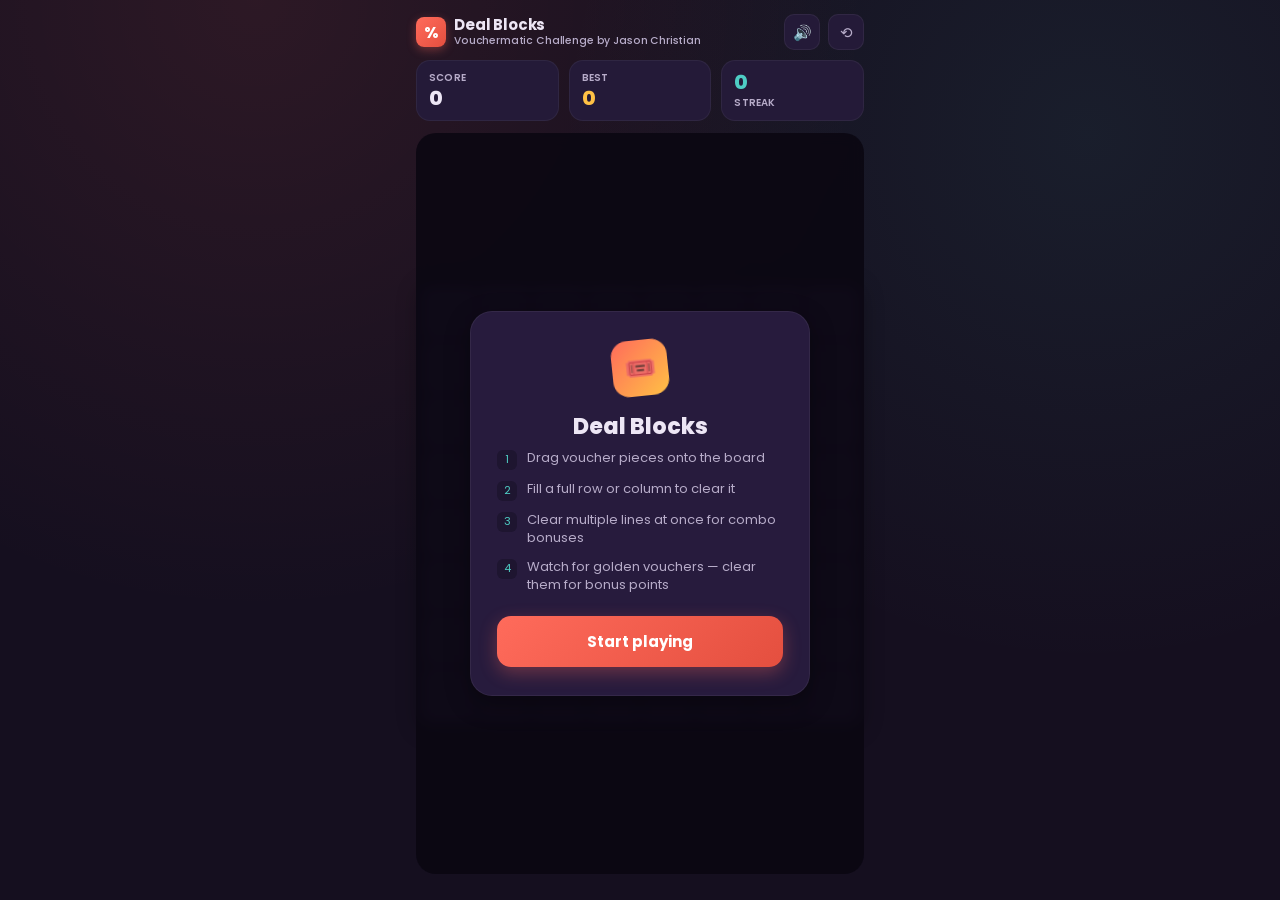
==== commit c76c180e: "add: mute toggle for sound effects Add a speaker icon next to restart that toggles all SFX playback." ====
--- a/deal-blocks.html
+++ b/deal-blocks.html
@@ -20,7 +20,10 @@
         <small>Vouchermatic Challenge by Jason Christian</small>
       </div>
     </div>
-    <div class="icon-btn" id="restartBtn" title="Restart">⟲</div>
+    <div class="topbar-actions">
+      <div class="icon-btn" id="muteBtn" title="Mute sound">🔊</div>
+      <div class="icon-btn" id="restartBtn" title="Restart">⟲</div>
+    </div>
   </div>
 
   <div class="score-strip">
--- a/deal-blocks.css
+++ b/deal-blocks.css
@@ -62,14 +62,20 @@
 .brand-text small{
   display:block; font-weight:500; font-size:10.5px; color:var(--lav-dim); margin-top:1px;
 }
+.topbar-actions{
+  display:flex; gap:8px;
+}
 .icon-btn{
   width:36px; height:36px; border-radius:10px;
   background:var(--card); border:1px solid rgba(255,255,255,0.06);
   display:flex; align-items:center; justify-content:center;
   color:var(--lav-dim); cursor:pointer;
+  font-size:15px;
   transition:transform .12s ease;
 }
-.icon-btn:active{ transform:scale(0.9) rotate(-40deg); }
+.icon-btn:active{ transform:scale(0.9); }
+#restartBtn:active{ transform:scale(0.9) rotate(-40deg); }
+#muteBtn.muted{ opacity:0.5; }
 
 /* ---------- SCORE STRIP ---------- */
 .score-strip{
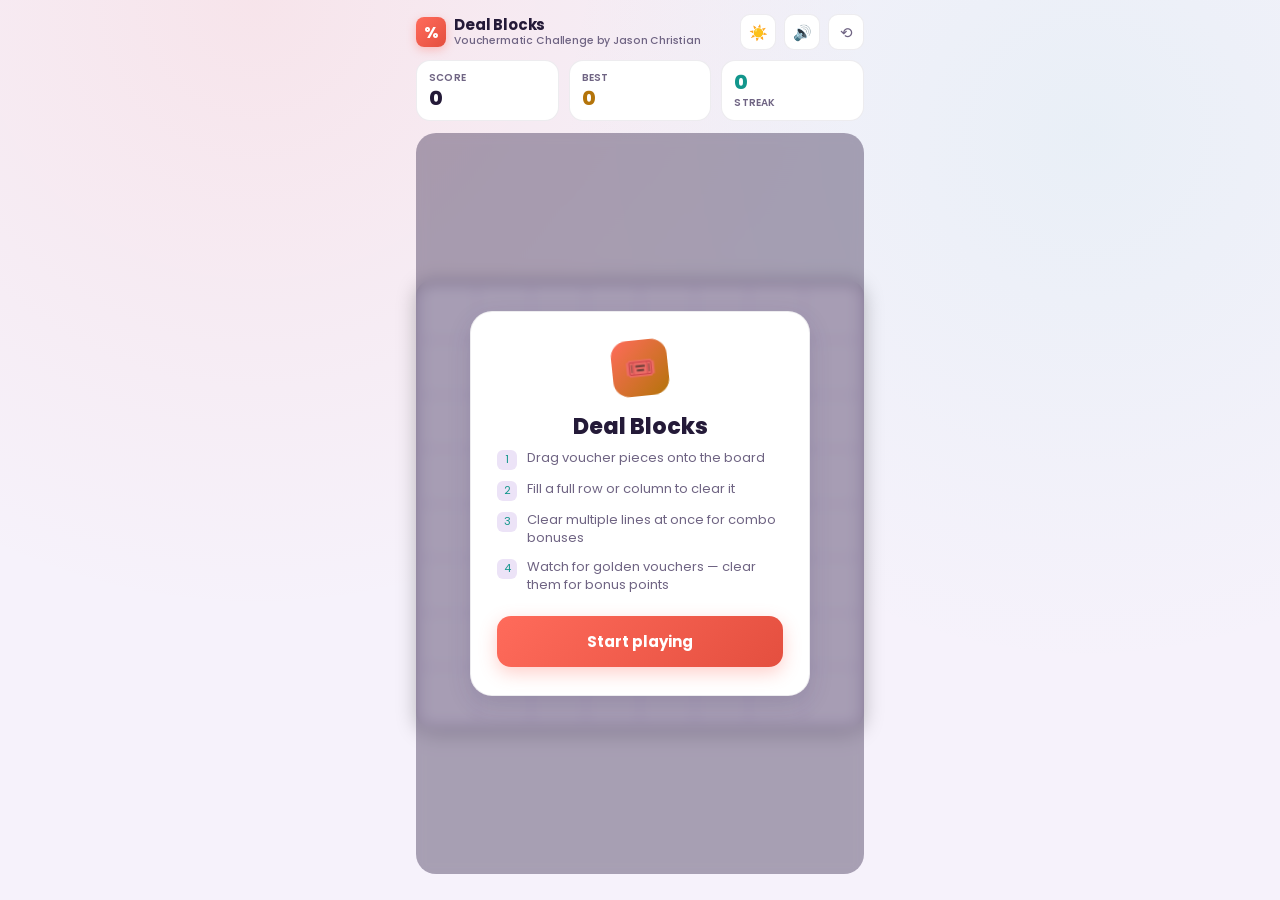
==== commit c4ba9d6e: "add: light/dark theme with system auto-detect and manual toggle Add a ☀️/🌙 toggle in the topbar. Def" ====
--- a/deal-blocks.html
+++ b/deal-blocks.html
@@ -21,6 +21,7 @@
       </div>
     </div>
     <div class="topbar-actions">
+      <div class="icon-btn" id="themeBtn" title="Toggle theme">🌙</div>
       <div class="icon-btn" id="muteBtn" title="Mute sound">🔊</div>
       <div class="icon-btn" id="restartBtn" title="Restart">⟲</div>
     </div>
--- a/deal-blocks.css
+++ b/deal-blocks.css
@@ -12,6 +12,63 @@
   --grid-cell:#2E2247;
   --grid-cell-line:#3B2C5A;
   --danger:#FF5A7A;
+  --ink:#150F1F;
+  --border-soft:rgba(255,255,255,0.06);
+  --scrim:rgba(11,7,18,0.88);
+  --shadow:0 8px 24px rgba(0,0,0,0.35);
+}
+
+/* Light theme: follows the OS/browser preference unless explicitly forced dark */
+@media (prefers-color-scheme: light){
+  :root:not([data-theme="dark"]){
+    --bg-0:#F6F2FB;
+    --bg-1:#ECE3F7;
+    --bg-2:#FFFFFF;
+    --card:#FFFFFF;
+    --gold:#B4740A;
+    --mint:#12968C;
+    --lav:#241A38;
+    --lav-dim:#6F6483;
+    --grid-cell:#F5EFFC;
+    --grid-cell-line:#DCCFEE;
+    --danger:#E23A5C;
+    --border-soft:rgba(36,20,56,0.08);
+    --scrim:rgba(50,36,74,0.4);
+    --shadow:0 8px 24px rgba(60,40,90,0.14);
+  }
+}
+
+/* Manual toggle wins over the system preference in either direction */
+:root[data-theme="light"]{
+  --bg-0:#F6F2FB;
+  --bg-1:#ECE3F7;
+  --bg-2:#FFFFFF;
+  --card:#FFFFFF;
+  --gold:#B4740A;
+  --mint:#12968C;
+  --lav:#241A38;
+  --lav-dim:#6F6483;
+  --grid-cell:#F5EFFC;
+  --grid-cell-line:#DCCFEE;
+  --danger:#E23A5C;
+  --border-soft:rgba(36,20,56,0.08);
+  --scrim:rgba(50,36,74,0.4);
+  --shadow:0 8px 24px rgba(60,40,90,0.14);
+}
+:root[data-theme="dark"]{
+  --bg-0:#150F1F;
+  --bg-1:#1E1530;
+  --bg-2:#271B3D;
+  --card:#241A38;
+  --gold:#FFC145;
+  --mint:#4ECDC4;
+  --lav:#EDE6F5;
+  --lav-dim:#B7ACC9;
+  --grid-cell:#2E2247;
+  --grid-cell-line:#3B2C5A;
+  --danger:#FF5A7A;
+  --border-soft:rgba(255,255,255,0.06);
+  --scrim:rgba(11,7,18,0.88);
   --shadow:0 8px 24px rgba(0,0,0,0.35);
 }
 *{box-sizing:border-box; -webkit-tap-highlight-color:transparent;}
@@ -28,6 +85,7 @@
   touch-action:none;
   -webkit-user-select:none;
   user-select:none;
+  transition:background-color .25s ease, color .25s ease;
 }
 #app{
   max-width:480px;
@@ -67,7 +125,7 @@
 }
 .icon-btn{
   width:36px; height:36px; border-radius:10px;
-  background:var(--card); border:1px solid rgba(255,255,255,0.06);
+  background:var(--card); border:1px solid var(--border-soft);
   display:flex; align-items:center; justify-content:center;
   color:var(--lav-dim); cursor:pointer;
   font-size:15px;
@@ -84,7 +142,7 @@
 .stat-card{
   flex:1;
   background:var(--card);
-  border:1px solid rgba(255,255,255,0.05);
+  border:1px solid var(--border-soft);
   border-radius:14px;
   padding:9px 12px;
   position:relative;
@@ -109,7 +167,7 @@
 .streak-row{ display:flex; align-items:baseline; gap:5px; }
 .streak-row .value{ color:var(--mint); }
 .combo-tag{
-  font-size:10px; font-weight:700; color:var(--bg-0);
+  font-size:10px; font-weight:700; color:var(--ink);
   background:var(--mint);
   padding:1px 6px; border-radius:20px;
   opacity:0; transform:translateY(2px);
@@ -211,7 +269,7 @@
   justify-content:center;
   padding:6px;
   position:relative;
-  border:1px solid rgba(255,255,255,0.05);
+  border:1px solid var(--border-soft);
   transition:opacity .15s ease, transform .15s ease;
   touch-action:none;
 }
@@ -302,7 +360,7 @@
 /* ---------- OVERLAY: GAME OVER ---------- */
 .overlay{
   position:absolute; inset:0;
-  background:rgba(11,7,18,0.88);
+  background:var(--scrim);
   -webkit-backdrop-filter:blur(6px);
   backdrop-filter:blur(6px);
   display:flex; align-items:center; justify-content:center;
@@ -320,7 +378,7 @@
   max-width:340px;
   text-align:center;
   box-shadow:var(--shadow);
-  border:1px solid rgba(255,255,255,0.06);
+  border:1px solid var(--border-soft);
   transform:translateY(10px) scale(0.97);
   transition:transform .25s ease;
 }
